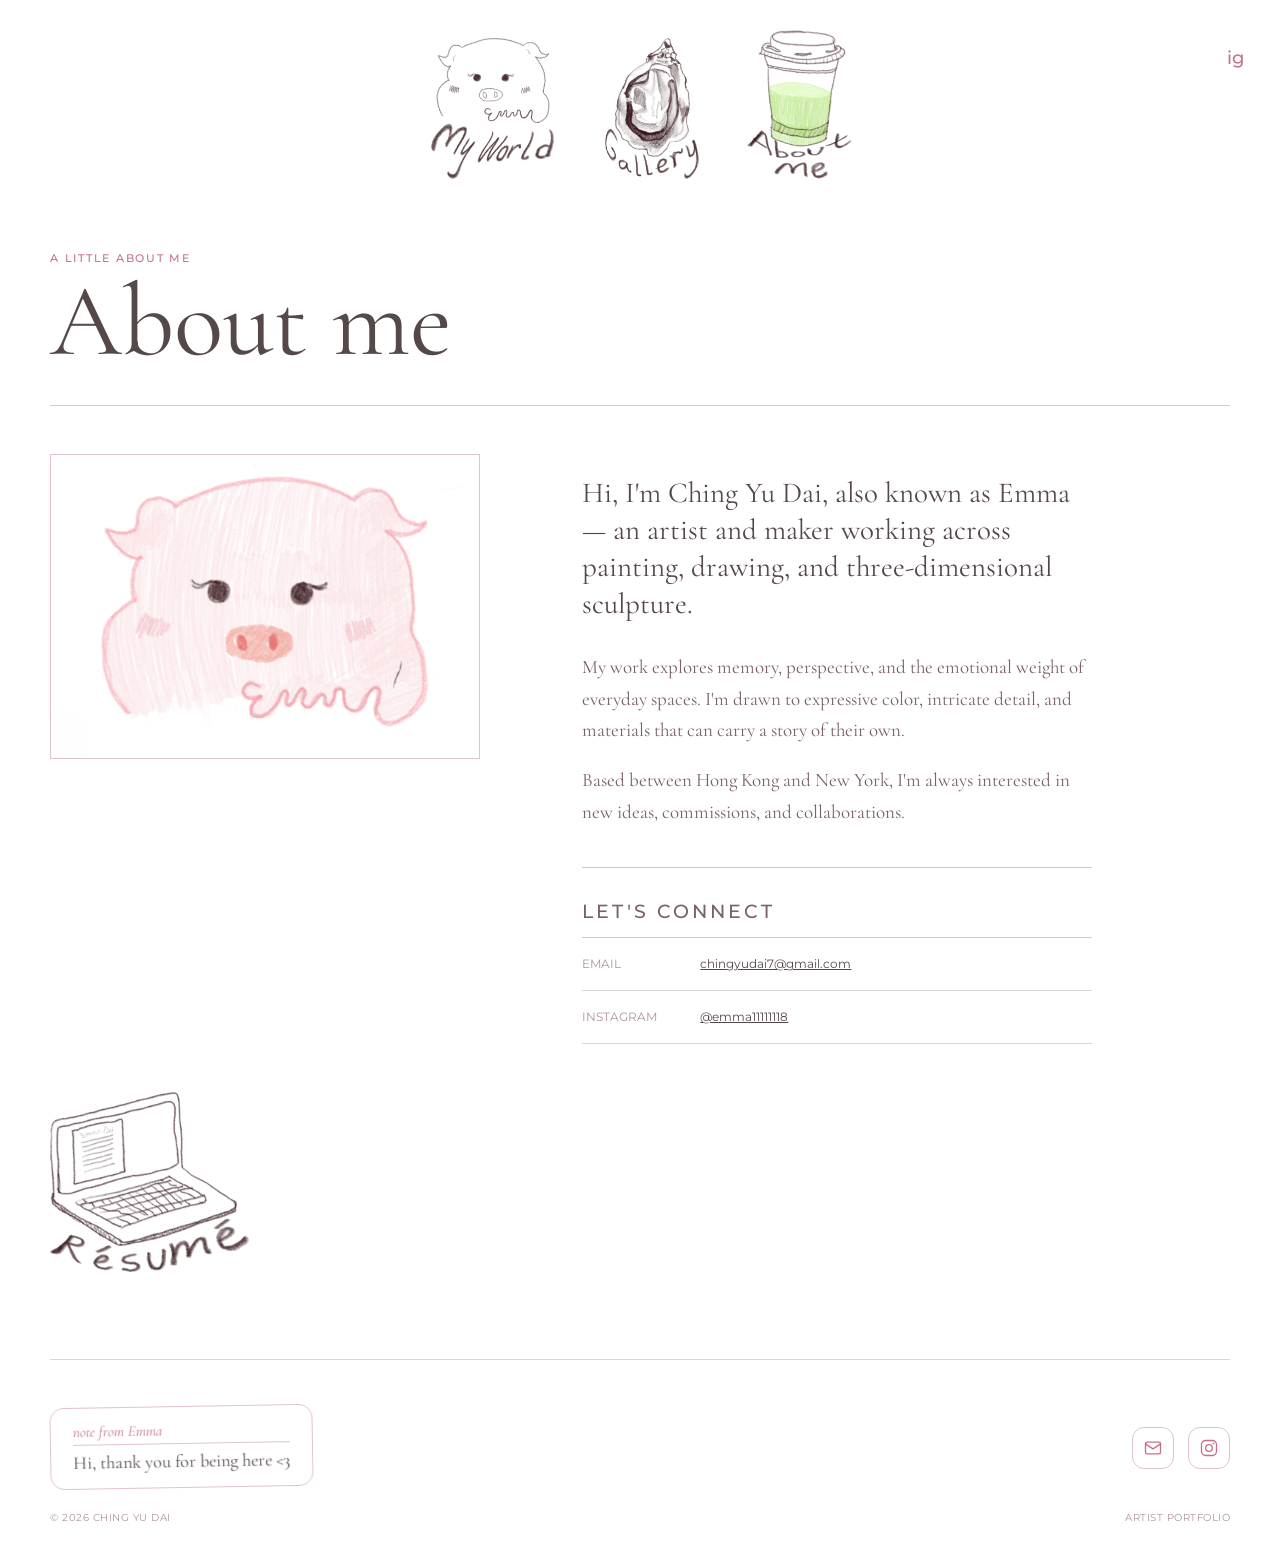
==== about.html @ 325092fd "Rebuild site with consistent design and fix broken images Consolidate three overlapping/abandoned CS" ====
<!DOCTYPE html>
<html lang="en">
<head>
<meta charset="UTF-8">
<meta name="viewport" content="width=device-width, initial-scale=1.0">
<title>About me — Ching Yu Dai</title>
<link rel="icon" type="image/jpeg" href="images/favicon-full.jpg">
<link rel="preconnect" href="https://fonts.googleapis.com">
<link rel="preconnect" href="https://fonts.gstatic.com" crossorigin>
<link href="https://fonts.googleapis.com/css2?family=Cormorant+Garamond:ital,wght@0,300;0,400;0,500;1,300;1,400&family=Montserrat:wght@400;500&display=swap" rel="stylesheet">
<link rel="stylesheet" href="css/style.css?v=26">
</head>
<body>

<header class="site-header">
  <nav class="icon-nav" aria-label="Site navigation">
    <a class="nav-icon" href="index.html" aria-label="My World">
      <img src="icons/home.png" alt="My World">
    </a>
    <a class="nav-icon" href="gallery.html" aria-label="Gallery">
      <img src="icons/gallery.png" alt="Gallery">
    </a>
    <a class="nav-icon active" href="about.html" aria-label="About me">
      <img src="icons/about.png" alt="About me">
    </a>
  </nav>
  <a class="header-social" href="https://instagram.com/emma11111118" target="_blank" rel="noopener" aria-label="Instagram">ig</a>
</header>

<main>
  <section class="page active inner-page">
    <div class="section-heading">
      <p class="eyebrow">A little about me</p>
      <h1>About me</h1>
    </div>

    <div class="about-layout">
      <div class="about-photo">
        <img src="images/favicon-full.jpg" alt="Portrait of Ching Yu Dai">
      </div>
      <div class="about-copy">
        <p class="about-lead">Hi, I'm Ching Yu Dai, also known as Emma — an artist and maker working across painting, drawing, and three-dimensional sculpture.</p>
        <p>My work explores memory, perspective, and the emotional weight of everyday spaces. I'm drawn to expressive color, intricate detail, and materials that can carry a story of their own.</p>
        <p>Based between Hong Kong and New York, I'm always interested in new ideas, commissions, and collaborations.</p>

        <div class="contact-block">
          <p class="eyebrow">Let's connect</p>
          <div class="contact-list">
            <div class="contact-item">
              <span>Email</span>
              <a href="mailto:chingyudai7@gmail.com">chingyudai7@gmail.com</a>
            </div>
            <div class="contact-item">
              <span>Instagram</span>
              <a href="https://instagram.com/emma11111118" target="_blank" rel="noopener">@emma11111118</a>
            </div>
          </div>
        </div>
      </div>
    </div>

    <a class="resume-link" href="resume.html" aria-label="View my résumé">
      <img src="icons/resume.png" alt="Résumé">
    </a>
  </section>
</main>

<footer class="page-footer">
  <div class="footer-top">
    <div class="note-card">
      <p class="note-title">note from Emma</p>
      <p class="note-body">Hi, thank you for being here &lt;3</p>
    </div>
    <div class="socials">
      <a class="social-btn" href="mailto:chingyudai7@gmail.com" aria-label="Email">
        <svg viewBox="0 0 24 24" fill="none" stroke="currentColor" stroke-width="1.6"><rect x="3" y="5" width="18" height="14" rx="2"/><path d="m3 7 9 6 9-6"/></svg>
      </a>
      <a class="social-btn" href="https://instagram.com/emma11111118" target="_blank" rel="noopener" aria-label="Instagram">
        <svg viewBox="0 0 24 24" fill="none" stroke="currentColor" stroke-width="1.6"><rect x="3" y="3" width="18" height="18" rx="5"/><circle cx="12" cy="12" r="4"/><circle cx="17.5" cy="6.5" r="1" fill="currentColor" stroke="none"/></svg>
      </a>
    </div>
  </div>
  <div class="footer-bottom">
    <span>© 2026 Ching Yu Dai</span>
    <span>Artist portfolio</span>
  </div>
</footer>

<script src="js/script.js?v=26"></script>
</body>
</html>
---- css/style.css ----
:root {
  --ink: rgba(42, 26, 28, 0.8);
  --muted: rgba(156, 122, 126, 0.8);
  --paper: #fde7ea;
  --pig-skin: #fde7ea;
  --pig-pencil: rgba(218, 158, 168, 0.18);
  --line: #e0c4c7;
  --accent: rgba(184, 79, 104, 0.8);
  --soft: #f8dce1;
}

*, *::before, *::after {
  box-sizing: border-box;
}

html {
  scroll-behavior: smooth;
}

body {
  margin: 0;
  background: #fff;
  background-size: 800px auto;
  color: var(--ink);
  font-family: 'Cormorant Garamond', Georgia, serif;
}

body.intro-active {
  overflow: hidden;
}

body.intro-active .site-header,
body.intro-active main,
body.intro-active footer {
  opacity: 0;
}

button, a {
  -webkit-tap-highlight-color: transparent;
}

button {
  font: inherit;
}

/* ===== Pig splash intro (index.html only) ===== */
.intro-animation {
  position: fixed;
  inset: 0;
  width: 100vw;
  min-height: 100vh;
  min-height: 100dvh;
  z-index: 200;
  display: flex;
  align-items: center;
  justify-content: center;
  background: #fff;
  cursor: default;
}

body.pig-ready .intro-animation {
  cursor: pointer;
}

.intro-greeting {
  position: absolute;
  top: 16%;
  left: 50%;
  transform: translateX(-50%);
  z-index: 4;
  margin: 0;
  text-align: center;
  white-space: nowrap;
  font-family: engria, 'Cormorant Garamond', Georgia, serif;
  color: rgba(48, 19, 23, 0.8);
  font-size: clamp(30px, 5.5vw, 68px);
  line-height: 1.15;
  opacity: 0;
  animation: greetIn 1100ms ease 4.7s forwards;
}

/* greeting disappears the moment the pig is clicked */
body.intro-complete .intro-greeting {
  animation: greetOut 320ms ease forwards;
}

@keyframes greetIn {
  from { opacity: 0; transform: translate(-50%, 8px); }
  to   { opacity: 1; transform: translate(-50%, 0); }
}

@keyframes greetOut {
  to { opacity: 0; transform: translate(-50%, -6px); }
}

/* "click me!" arrow at the pig's bottom-right, points up toward the pig */
.intro-clickme {
  position: absolute;
  left: 54%;
  top: 55%;
  z-index: 4;
  width: clamp(130px, 15vw, 210px);
  height: auto;
  pointer-events: none;
  opacity: 0;
  transform: scale(0.6) rotate(-4deg);
  transform-origin: top left;
  animation: clickmePop 700ms cubic-bezier(0.34, 1.56, 0.64, 1) 4.9s forwards;
}

body.intro-complete .intro-clickme {
  animation: clickmeOut 280ms ease forwards;
}

@keyframes clickmePop {
  0%   { opacity: 0; transform: scale(0.6) rotate(-4deg); }
  100% { opacity: 1; transform: scale(1) rotate(0deg); }
}

@keyframes clickmeOut {
  to { opacity: 0; transform: scale(0.9); }
}

body.intro-complete .intro-animation {
  animation: introFade 900ms ease 1.35s forwards;
}

/* textured layer that fades in during the zoom so the reveal matches the page */
.intro-animation::after {
  content: "";
  position: absolute;
  inset: 0;
  z-index: 0;
  opacity: 0;
  pointer-events: none;
  background: var(--pig-skin) url("../images/bg-texture.jpg") repeat;
  background-size: 800px auto;
}

body.intro-complete .intro-animation::after {
  animation: texIn 800ms ease 250ms forwards;
}

body.intro-complete .site-header,
body.intro-complete main,
body.intro-complete footer {
  transform-origin: 53% 27%;
  animation: siteAppear 1100ms cubic-bezier(0.22, 1, 0.36, 1) 1.15s both;
}

.intro-pig {
  position: absolute;
  inset: 0;
  margin: auto;
  width: clamp(150px, 22vw, 260px);
  height: clamp(150px, 22vw, 260px);
  transform-origin: 53% 27%;
  z-index: 1;
  animation: pigFloat 3s ease-in-out 5s infinite alternate;
}

body.intro-complete .intro-pig {
  animation: faviconZoom 1.35s cubic-bezier(0.7, 0, 0.18, 1) forwards;
}

.intro-pig-emma,
.intro-pig-line,
.intro-pig-color {
  position: absolute;
  inset: 0;
  width: 100%;
  height: 100%;
  object-fit: contain;
}

/* Phase 1: the "Emma" signature draws first (left-to-right) */
.intro-pig-emma {
  z-index: 3;
  clip-path: inset(0 100% 0 0);
  animation: pigDrawLR 1s ease-out 300ms forwards;
}

/* Phase 2: the rest of the outline draws in right-to-left */
.intro-pig-line {
  z-index: 2;
  clip-path: inset(0 0 0 100%);
  animation: pigDrawRL 1.8s ease-out 1.3s forwards;
}

/* Phase 3: everything else (color, eyes, snout, cheeks) fills in after */
.intro-pig-color {
  z-index: 1;
  clip-path: inset(0 0 0 100%);
  animation: pigDrawRL 1.8s ease-in-out 3.1s forwards;
}

body.intro-active::before,
body.intro-complete::before {
  content: "";
  position: fixed;
  inset: 0;
  z-index: 150;
  pointer-events: none;
}

body.intro-active::before {
  background: #fff;
}

body.intro-complete::before {
  background: var(--pig-skin) url("../images/bg-texture.jpg") repeat;
  background-size: 800px auto;
}

body.intro-complete::before {
  animation: pageUnveil 950ms ease 1.42s forwards;
}

@keyframes pigDrawLR {
  from { clip-path: inset(0 100% 0 0); }
  to   { clip-path: inset(0 0 0 0); }
}

@keyframes pigDrawRL {
  from { clip-path: inset(0 0 0 100%); }
  to   { clip-path: inset(0 0 0 0); }
}

@keyframes texIn {
  to { opacity: 1; }
}

@keyframes pigFloat {
  to { transform: translateY(-10px) rotate(1deg); }
}

@keyframes faviconZoom {
  0%   { transform: scale(1); }
  100% { transform: scale(30); }
}

@keyframes introFade {
  to { opacity: 0; visibility: hidden; }
}

@keyframes pageUnveil {
  to { opacity: 0; visibility: hidden; }
}

@keyframes siteAppear {
  from { opacity: 0; transform: scale(1.18); }
  to   { opacity: 1; transform: scale(1); }
}

/* ===== Header / nav (shared across every page) ===== */
.site-header {
  min-height: 132px;
  padding: 38px 34px 28px;
  position: relative;
}

.icon-nav {
  display: flex;
  align-items: flex-end;
  justify-content: center;
  gap: clamp(18px, 4vw, 56px);
  flex-wrap: wrap;
}

.nav-icon {
  border: 0;
  background: none;
  padding: 0;
  cursor: pointer;
  display: flex;
  align-items: flex-end;
  justify-content: center;
  height: clamp(104px, 11vw, 142px);
  text-decoration: none;
  color: inherit;
  transition: transform 220ms cubic-bezier(0.34, 1.56, 0.64, 1), filter 220ms ease;
}

.nav-icon img {
  height: 100%;
  width: auto;
  object-fit: contain;
  /* transparent PNG background → page texture shows through exactly */
}

.nav-icon:hover,
.nav-icon:focus-visible {
  transform: translateY(-6px) rotate(-2deg) scale(1.08);
  outline: none;
}

.nav-icon.active {
  transform: translateY(-4px) scale(1.05);
}

.header-social {
  position: absolute;
  right: 36px;
  top: 47px;
  color: var(--accent);
  font-family: 'Montserrat', Arial, sans-serif;
  font-size: 18px;
  font-weight: 500;
  text-decoration: none;
}

.page {
  display: none;
  animation: rise 360ms ease both;
}

.page.active {
  display: block;
}

@keyframes rise {
  from { opacity: 0; transform: translateY(8px); }
  to { opacity: 1; transform: translateY(0); }
}

.eyebrow {
  margin: 0 0 10px;
  color: var(--accent);
  font-family: 'Montserrat', Arial, sans-serif;
  font-size: 11px;
  font-weight: 500;
  letter-spacing: 0.16em;
  text-transform: uppercase;
}

h1, h2, p {
  margin-top: 0;
}

.section-heading h1 {
  margin: 0;
  font-size: clamp(68px, 8vw, 128px);
  font-weight: 400;
  line-height: 0.9;
}

.text-link {
  border: 0;
  border-bottom: 1px solid var(--ink);
  border-radius: 0;
  padding: 0 0 4px;
  background: none;
  color: var(--ink);
  cursor: pointer;
  font-family: 'Montserrat', Arial, sans-serif;
  font-size: 12px;
  letter-spacing: 0.08em;
  text-transform: uppercase;
  text-decoration: none;
  display: inline-block;
}

.text-link span {
  padding-left: 8px;
}

.inner-page {
  width: min(1180px, calc(100% - 64px));
  min-height: calc(100vh - 210px);
  margin: 0 auto;
  padding: 44px 0 82px;
}

.section-heading {
  padding-bottom: 38px;
  border-bottom: 1px solid var(--line);
}

/* ===== My World (home) ===== */
.world-copy {
  width: min(760px, 100%);
  padding-top: 40px;
}

.world-lead {
  font-size: clamp(26px, 3vw, 34px);
  line-height: 1.28;
  color: var(--ink);
  margin-bottom: 26px;
}

.world-copy p:not(.world-lead) {
  font-size: 19px;
  line-height: 1.65;
  color: #5a3a3e;
}

.world-links {
  display: flex;
  gap: 32px;
  flex-wrap: wrap;
  margin-top: 26px;
}

/* Snapshot cards linking to Gallery / About from the home page */
.snapshot-grid {
  display: grid;
  grid-template-columns: repeat(2, minmax(240px, 1fr));
  gap: clamp(20px, 3vw, 40px);
  width: min(1100px, calc(100% - 64px));
  margin: clamp(48px, 7vw, 80px) auto 0;
}

.snapshot-card {
  display: flex;
  flex-direction: column;
  text-decoration: none;
  color: var(--ink);
  transition: transform 300ms ease;
}

.snapshot-card:hover {
  transform: translateY(-6px);
}

.snapshot-media {
  display: block;
  overflow: hidden;
  border: 1px solid var(--line);
  aspect-ratio: 4 / 3;
}

.snapshot-portrait img {
  width: 100%;
  height: 100%;
  object-fit: cover;
  object-position: center top;
  transition: transform 500ms ease;
}

.snapshot-collage {
  display: grid;
  grid-template-columns: 1fr 1fr;
  grid-template-rows: 1fr 1fr;
  gap: 3px;
}

.snapshot-collage img {
  width: 100%;
  height: 100%;
  object-fit: cover;
  transition: transform 500ms ease;
}

.snapshot-card:hover .snapshot-media img {
  transform: scale(1.05);
}

.snapshot-label {
  display: flex;
  flex-direction: column;
  gap: 4px;
  padding-top: 16px;
}

.snapshot-title {
  font-size: clamp(26px, 3.4vw, 38px);
  line-height: 1;
}

.snapshot-title span {
  padding-left: 8px;
  color: var(--accent);
}

@media (max-width: 760px) {
  .snapshot-grid {
    grid-template-columns: 1fr;
    width: calc(100% - 40px);
  }
}

/* ===== About page ===== */
.about-layout {
  display: grid;
  grid-template-columns: minmax(260px, 430px) minmax(290px, 510px);
  gap: clamp(42px, 8vw, 108px);
  align-items: start;
  padding-top: 48px;
}

.about-photo img {
  display: block;
  width: 100%;
  max-height: 610px;
  object-fit: cover;
  object-position: center top;
  border: 1px solid var(--line);
}

.about-copy {
  padding-top: 20px;
}

.about-copy p {
  color: rgba(90, 58, 62, 0.8);
  font-size: 19px;
  line-height: 1.65;
}

.about-copy .about-lead {
  color: var(--ink);
  font-size: 29px;
  line-height: 1.28;
}

.about-copy .text-link {
  margin-top: 14px;
}

.contact-block {
  margin-top: 40px;
  padding-top: 28px;
  border-top: 1px solid var(--line);
}

.contact-list {
  border-top: 1px solid var(--line);
}

.contact-item {
  display: grid;
  grid-template-columns: 100px 1fr;
  gap: 18px;
  padding: 17px 0;
  border-bottom: 1px solid #d8d8d8;
}

.contact-item span,
.contact-item a,
.contact-item p {
  font-family: 'Montserrat', Arial, sans-serif;
  font-size: 12px;
  letter-spacing: 0;
  line-height: 1.5;
}

.contact-item span {
  color: var(--muted);
  text-transform: uppercase;
}

.contact-item a,
.contact-item p {
  margin: 0;
  color: var(--ink);
}

.contact-item p {
  color: rgba(153, 153, 153, 0.8);
  font-style: italic;
}

.resume-link {
  display: inline-flex;
  margin-top: 48px;
  transition: transform 220ms cubic-bezier(0.34, 1.56, 0.64, 1);
}

.resume-link img {
  height: clamp(120px, 16vw, 180px);
  width: auto;
}

.resume-link:hover {
  transform: translateY(-6px) rotate(-2deg) scale(1.05);
}

/* ===== Résumé page ===== */
.resume-layout {
  padding-top: 48px;
  max-width: 620px;
}

.resume-intro {
  font-size: 30px;
  line-height: 1.25;
  margin-bottom: 24px;
}

.resume-back {
  margin-top: 40px;
}

/* ===== Gallery page ===== */
.projects-heading {
  display: flex;
  gap: 30px;
  align-items: end;
  justify-content: space-between;
}

.project-filters {
  display: flex;
  gap: 8px;
  padding-bottom: 2px;
}

.filter-button {
  border: 1px solid var(--line);
  border-radius: 0;
  padding: 11px 15px;
  background: rgba(253, 231, 234, 0.72);
  color: var(--ink);
  cursor: pointer;
  font-family: 'Montserrat', Arial, sans-serif;
  font-size: 11px;
  letter-spacing: 0;
  transition: background 180ms ease, color 180ms ease;
}

.filter-button:hover,
.filter-button.active {
  background: var(--ink);
  color: rgba(255, 255, 255, 0.8);
}

.gallery-intro {
  min-height: 66px;
  padding-top: 18px;
}

.gallery-intro p {
  color: var(--muted);
  font-family: 'Montserrat', Arial, sans-serif;
  font-size: 11px;
  letter-spacing: 0.08em;
  text-transform: uppercase;
}

.gallery-grid {
  display: grid;
  grid-template-columns: repeat(3, minmax(0, 1fr));
  gap: 44px 22px;
}

.gallery-item {
  border: 0;
  border-radius: 0;
  padding: 0;
  background: transparent;
  cursor: pointer;
  text-align: left;
}

.gallery-thumb {
  display: block;
  overflow: hidden;
  background: var(--soft);
}

.gallery-thumb img {
  display: block;
  width: 100%;
  aspect-ratio: 4 / 5;
  object-fit: cover;
  transition: transform 350ms ease;
}

.gallery-item:hover .gallery-thumb img {
  transform: scale(1.04);
}

.gallery-caption {
  display: block;
  padding-top: 11px;
}

.gallery-title,
.gallery-meta {
  display: block;
}

.gallery-title {
  font-size: 20px;
  font-style: italic;
  line-height: 1.15;
}

.gallery-meta {
  padding-top: 4px;
  color: var(--muted);
  font-family: 'Montserrat', Arial, sans-serif;
  font-size: 10px;
  line-height: 1.5;
  text-transform: uppercase;
}

/* Placeholder shown until a real artwork photo exists at the given path */
.gallery-thumb.img-fallback,
.snapshot-media.img-fallback {
  position: relative;
  aspect-ratio: 4 / 5;
  background: var(--soft) url("../images/pig-outline-only.png") no-repeat center/40% auto;
}

.snapshot-media.img-fallback {
  aspect-ratio: 4 / 3;
}

.gallery-thumb.img-fallback img,
.snapshot-media.img-fallback img {
  display: none;
}

.gallery-thumb.img-fallback::after {
  content: "image coming soon";
  position: absolute;
  left: 0;
  right: 0;
  bottom: 14px;
  text-align: center;
  font-family: 'Montserrat', Arial, sans-serif;
  font-size: 9px;
  letter-spacing: 0.1em;
  text-transform: uppercase;
  color: var(--muted);
}

.lightbox {
  display: none;
  position: fixed;
  inset: 0;
  z-index: 100;
  align-items: center;
  justify-content: center;
  padding: 48px;
  background: rgba(253, 231, 234, 0.97) url("../images/bg-texture.jpg") repeat;
  background-size: 800px auto;
}

.lightbox.open {
  display: flex;
}

.lightbox-inner {
  display: grid;
  grid-template-columns: minmax(0, 1fr) 260px;
  gap: 42px;
  align-items: center;
  width: min(1080px, 100%);
}

.lightbox-img-wrap img {
  display: block;
  max-width: 100%;
  max-height: 78vh;
  margin: 0 auto;
  object-fit: contain;
}

.lightbox-img-wrap.img-fallback {
  aspect-ratio: 4 / 3;
  max-height: 78vh;
  background: var(--soft) url("../images/pig-outline-only.png") no-repeat center/25% auto;
}

.lightbox-img-wrap.img-fallback img {
  display: none;
}

.lightbox-info h2 {
  margin: 0;
  font-size: 32px;
  font-style: italic;
  font-weight: 400;
  line-height: 1.05;
}

.lightbox-meta {
  margin-top: 12px;
  color: var(--accent);
  font-family: 'Montserrat', Arial, sans-serif;
  font-size: 10px;
  line-height: 1.5;
  text-transform: uppercase;
}

.lightbox-desc {
  color: rgba(122, 85, 88, 0.8);
  font-size: 17px;
  line-height: 1.55;
}

.lightbox-close {
  position: fixed;
  right: 24px;
  top: 18px;
  border: 0;
  background: none;
  cursor: pointer;
  font-size: 40px;
  font-weight: 300;
}

.lightbox-nav {
  position: fixed;
  bottom: 24px;
  display: flex;
  gap: 20px;
}

.lightbox-nav button {
  border: 0;
  background: none;
  cursor: pointer;
  font-family: 'Montserrat', Arial, sans-serif;
  font-size: 11px;
  text-transform: uppercase;
}

/* ===== Footer (shared across every page) ===== */
.page-footer {
  width: min(1180px, calc(100% - 64px));
  margin: 0 auto;
  padding: clamp(30px, 4vw, 46px) 0 clamp(24px, 3vw, 34px);
  border-top: 1px solid #e8d0d3;
}

.footer-top {
  display: flex;
  align-items: center;
  justify-content: space-between;
  gap: 20px;
  flex-wrap: wrap;
  padding-bottom: 22px;
}

.note-card {
  border: 1px solid var(--line);
  border-radius: 14px;
  padding: 14px 22px;
  background: #fff;
  max-width: 320px;
  transform: rotate(-1deg);
}

.note-title {
  margin: 0 0 6px;
  font-style: italic;
  color: var(--accent);
  border-bottom: 1px solid var(--line);
  padding-bottom: 4px;
  font-size: 15px;
}

.note-body {
  margin: 0;
  font-size: 18px;
  line-height: 1.3;
  color: var(--ink);
}

.socials {
  display: flex;
  gap: 14px;
}

.social-btn {
  display: inline-flex;
  align-items: center;
  justify-content: center;
  width: 42px;
  height: 42px;
  border: 1px solid var(--line);
  border-radius: 12px;
  color: var(--accent);
  transition: transform 200ms cubic-bezier(0.34,1.56,0.64,1), background 200ms ease;
}

.social-btn svg { width: 20px; height: 20px; }

.social-btn:hover {
  transform: translateY(-3px);
  background: rgba(255, 255, 255, 0.5);
}

.footer-bottom {
  display: flex;
  justify-content: space-between;
  gap: 12px;
  flex-wrap: wrap;
  color: var(--muted);
  font-family: 'Montserrat', Arial, sans-serif;
  font-size: 10px;
  letter-spacing: 0.05em;
  text-transform: uppercase;
}

@media (max-width: 760px) {
  .site-header {
    min-height: auto;
    padding: 18px 16px 12px;
  }

  .header-social {
    display: none;
  }

  .inner-page {
    width: calc(100% - 32px);
    min-height: calc(100vh - 160px);
    padding: 42px 0 56px;
  }

  .section-heading h1 {
    font-size: 68px;
  }

  .about-layout {
    display: block;
    padding-top: 28px;
  }

  .about-photo {
    max-width: 280px;
  }

  .about-copy {
    padding-top: 28px;
  }

  .about-copy .about-lead {
    font-size: 24px;
  }

  .projects-heading {
    display: block;
  }

  .project-filters {
    overflow-x: auto;
    padding-top: 22px;
  }

  .filter-button {
    flex: 0 0 auto;
  }

  .gallery-grid {
    grid-template-columns: repeat(2, minmax(0, 1fr));
    gap: 30px 12px;
  }

  .gallery-title {
    font-size: 17px;
  }

  .contact-list {
    margin-top: 30px;
  }

  .contact-item {
    grid-template-columns: 78px 1fr;
    gap: 8px;
  }

  .lightbox {
    padding: 54px 18px 70px;
  }

  .lightbox-inner {
    display: block;
  }

  .lightbox-img-wrap img {
    max-height: 54vh;
  }

  .lightbox-info {
    padding-top: 20px;
  }

  .lightbox-info h2 {
    font-size: 25px;
  }

  .page-footer {
    width: calc(100% - 32px);
  }

  .footer-top {
    flex-direction: column;
    align-items: flex-start;
  }
}
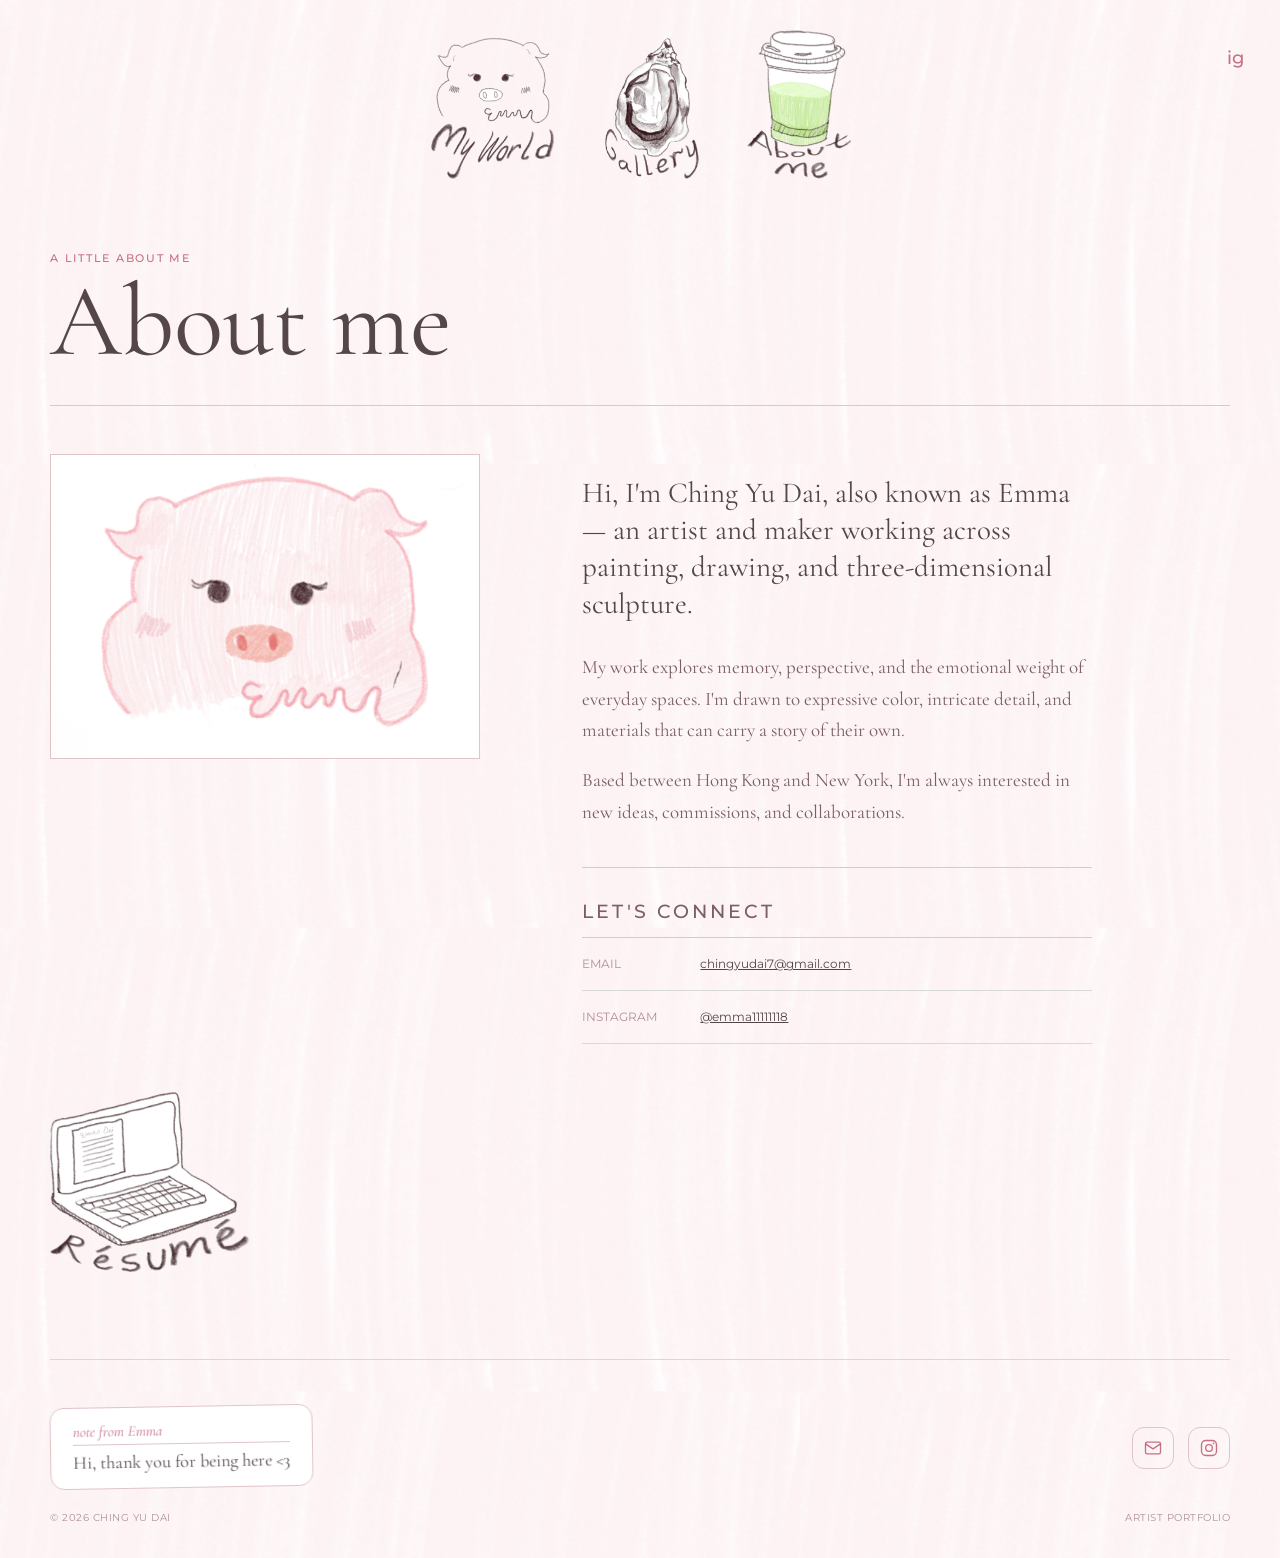
==== commit 912bc9a3: "Bump CSS cache-busting version The previous commit changed style.css content but not its version que" ====
--- a/about.html
+++ b/about.html
@@ -8,7 +8,7 @@
 <link rel="preconnect" href="https://fonts.googleapis.com">
 <link rel="preconnect" href="https://fonts.gstatic.com" crossorigin>
 <link href="https://fonts.googleapis.com/css2?family=Cormorant+Garamond:ital,wght@0,300;0,400;0,500;1,300;1,400&family=Montserrat:wght@400;500&display=swap" rel="stylesheet">
-<link rel="stylesheet" href="css/style.css?v=26">
+<link rel="stylesheet" href="css/style.css?v=27">
 </head>
 <body>
 
--- a/css/style.css
+++ b/css/style.css
@@ -19,7 +19,7 @@
 
 body {
   margin: 0;
-  background: #fff;
+  background: var(--pig-skin) url("../images/bg-texture.jpg") repeat;
   background-size: 800px auto;
   color: var(--ink);
   font-family: 'Cormorant Garamond', Georgia, serif;
@@ -122,7 +122,7 @@
 }
 
 body.intro-complete .intro-animation {
-  animation: introFade 900ms ease 1.35s forwards;
+  animation: introFade 400ms ease 1.6s forwards;
 }
 
 /* textured layer that fades in during the zoom so the reveal matches the page */
@@ -144,8 +144,8 @@
 body.intro-complete .site-header,
 body.intro-complete main,
 body.intro-complete footer {
-  transform-origin: 53% 27%;
-  animation: siteAppear 1100ms cubic-bezier(0.22, 1, 0.36, 1) 1.15s both;
+  transform-origin: 82% 64%;
+  animation: siteAppear 1000ms cubic-bezier(0.22, 1, 0.36, 1) 1.3s both;
 }
 
 .intro-pig {
@@ -154,13 +154,13 @@
   margin: auto;
   width: clamp(150px, 22vw, 260px);
   height: clamp(150px, 22vw, 260px);
-  transform-origin: 53% 27%;
+  transform-origin: 82% 64%;
   z-index: 1;
   animation: pigFloat 3s ease-in-out 5s infinite alternate;
 }
 
 body.intro-complete .intro-pig {
-  animation: faviconZoom 1.35s cubic-bezier(0.7, 0, 0.18, 1) forwards;
+  animation: faviconZoom 1.6s cubic-bezier(0.6, 0, 0.4, 1) forwards;
 }
 
 .intro-pig-emma,
@@ -194,28 +194,6 @@
   animation: pigDrawRL 1.8s ease-in-out 3.1s forwards;
 }
 
-body.intro-active::before,
-body.intro-complete::before {
-  content: "";
-  position: fixed;
-  inset: 0;
-  z-index: 150;
-  pointer-events: none;
-}
-
-body.intro-active::before {
-  background: #fff;
-}
-
-body.intro-complete::before {
-  background: var(--pig-skin) url("../images/bg-texture.jpg") repeat;
-  background-size: 800px auto;
-}
-
-body.intro-complete::before {
-  animation: pageUnveil 950ms ease 1.42s forwards;
-}
-
 @keyframes pigDrawLR {
   from { clip-path: inset(0 100% 0 0); }
   to   { clip-path: inset(0 0 0 0); }
@@ -234,16 +212,16 @@
   to { transform: translateY(-10px) rotate(1deg); }
 }
 
+/* the pig scales up and dissolves at the same time, so by the time it's
+   large enough to show pixel texture, it has already faded into the flat
+   pig-skin backdrop behind it (see .intro-animation::after) */
 @keyframes faviconZoom {
-  0%   { transform: scale(1); }
-  100% { transform: scale(30); }
+  0%   { transform: scale(1); opacity: 1; }
+  55%  { opacity: 1; }
+  100% { transform: scale(30); opacity: 0; }
 }
 
 @keyframes introFade {
-  to { opacity: 0; visibility: hidden; }
-}
-
-@keyframes pageUnveil {
   to { opacity: 0; visibility: hidden; }
 }
 
@@ -656,7 +634,7 @@
 .gallery-thumb {
   display: block;
   overflow: hidden;
-  background: var(--soft);
+  background: #fff;
 }
 
 .gallery-thumb img {
@@ -701,7 +679,7 @@
 .snapshot-media.img-fallback {
   position: relative;
   aspect-ratio: 4 / 5;
-  background: var(--soft) url("../images/pig-outline-only.png") no-repeat center/40% auto;
+  background: #fff url("../images/pig-outline-only.png") no-repeat center/40% auto;
 }
 
 .snapshot-media.img-fallback {
@@ -762,7 +740,7 @@
 .lightbox-img-wrap.img-fallback {
   aspect-ratio: 4 / 3;
   max-height: 78vh;
-  background: var(--soft) url("../images/pig-outline-only.png") no-repeat center/25% auto;
+  background: #fff url("../images/pig-outline-only.png") no-repeat center/25% auto;
 }
 
 .lightbox-img-wrap.img-fallback img {
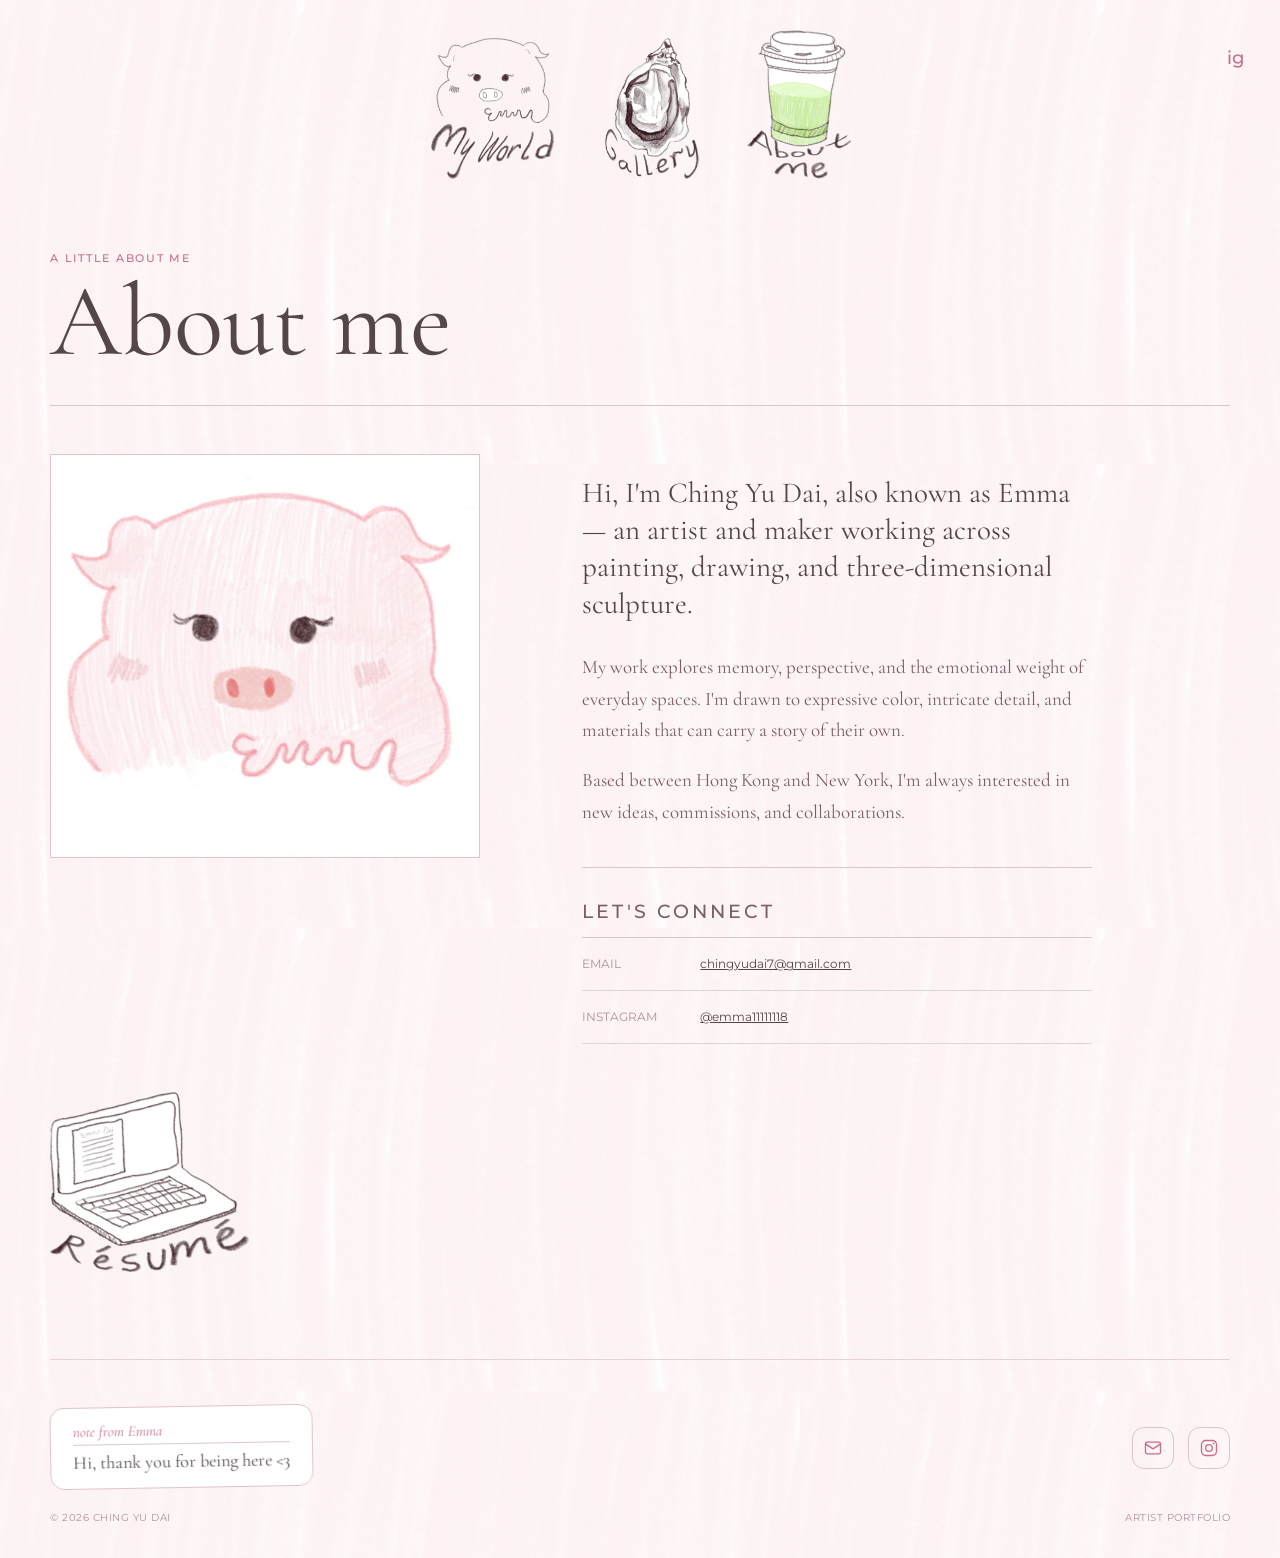
==== commit 66167101: "Replace pig artwork with a cleaner source image Swap favicon-full.jpg for a cleaner re-export of the" ====
--- a/about.html
+++ b/about.html
@@ -4,7 +4,7 @@
 <meta charset="UTF-8">
 <meta name="viewport" content="width=device-width, initial-scale=1.0">
 <title>About me — Ching Yu Dai</title>
-<link rel="icon" type="image/jpeg" href="images/favicon-full.jpg">
+<link rel="icon" type="image/png" href="images/pig-favicon.png?v=2">
 <link rel="preconnect" href="https://fonts.googleapis.com">
 <link rel="preconnect" href="https://fonts.gstatic.com" crossorigin>
 <link href="https://fonts.googleapis.com/css2?family=Cormorant+Garamond:ital,wght@0,300;0,400;0,500;1,300;1,400&family=Montserrat:wght@400;500&display=swap" rel="stylesheet">
@@ -36,7 +36,7 @@
 
     <div class="about-layout">
       <div class="about-photo">
-        <img src="images/favicon-full.jpg" alt="Portrait of Ching Yu Dai">
+        <img src="images/favicon-full.jpg?v=2" alt="Portrait of Ching Yu Dai">
       </div>
       <div class="about-copy">
         <p class="about-lead">Hi, I'm Ching Yu Dai, also known as Emma — an artist and maker working across painting, drawing, and three-dimensional sculpture.</p>
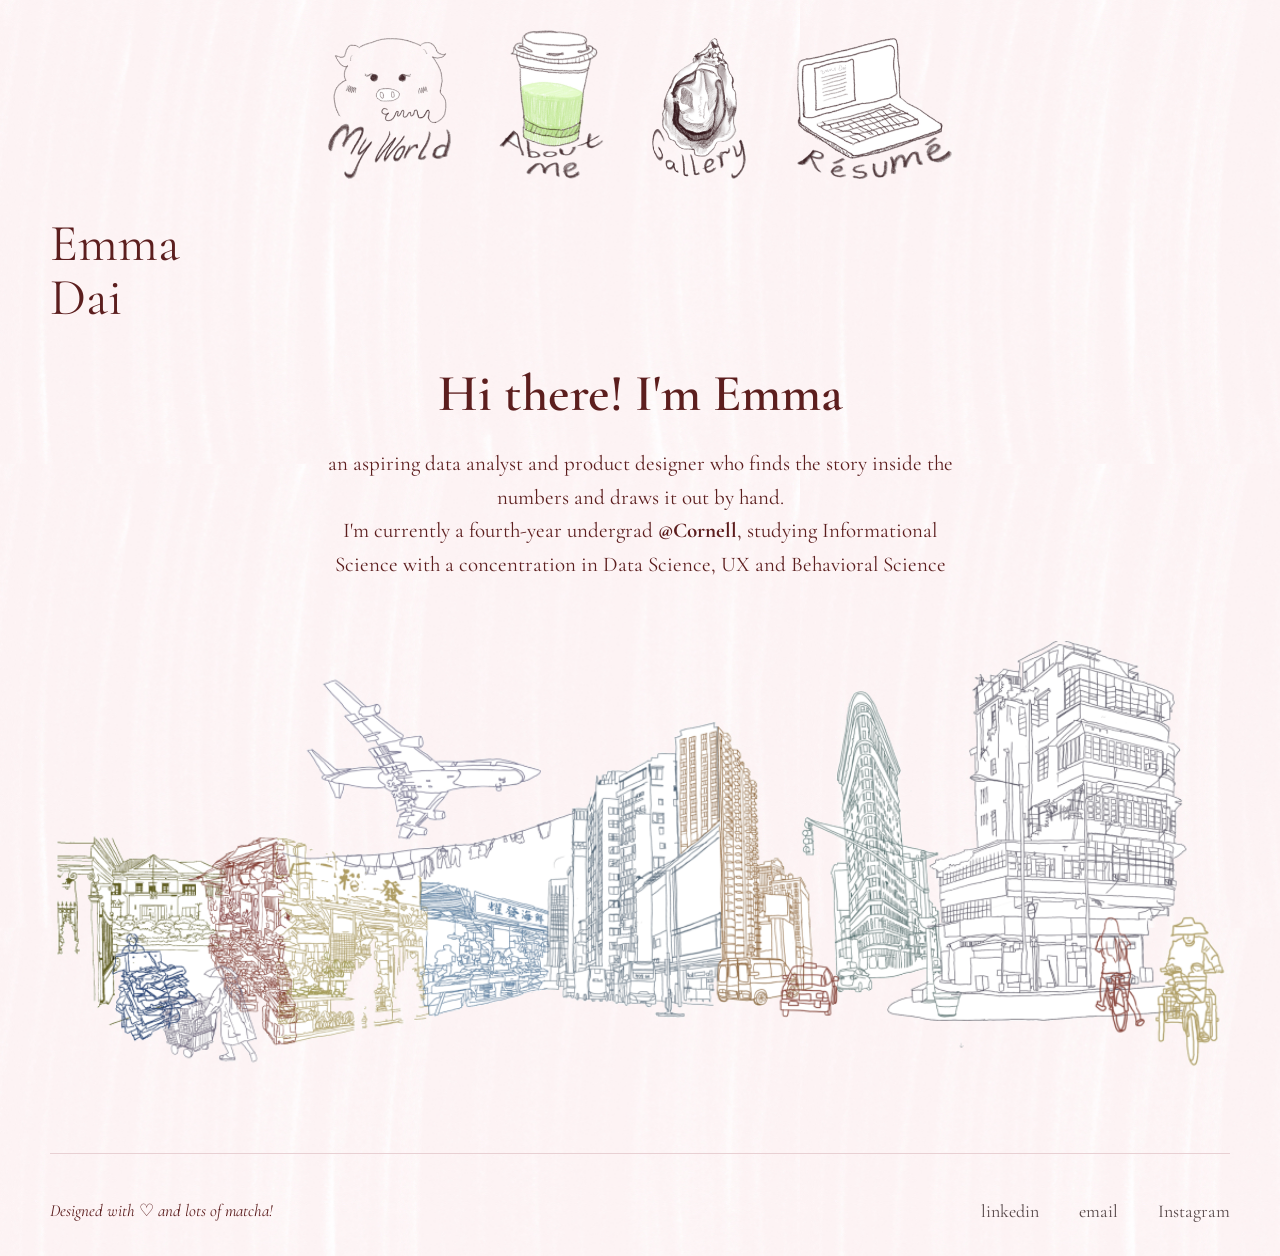
==== commit cd85b63a: "Redesign home and About pages from Figma mockups Home page ("My World") now opens with the name head" ====
--- a/about.html
+++ b/about.html
@@ -8,7 +8,7 @@
 <link rel="preconnect" href="https://fonts.googleapis.com">
 <link rel="preconnect" href="https://fonts.gstatic.com" crossorigin>
 <link href="https://fonts.googleapis.com/css2?family=Cormorant+Garamond:ital,wght@0,300;0,400;0,500;1,300;1,400&family=Montserrat:wght@400;500&display=swap" rel="stylesheet">
-<link rel="stylesheet" href="css/style.css?v=27">
+<link rel="stylesheet" href="css/style.css?v=28">
 </head>
 <body>
 
@@ -17,75 +17,47 @@
     <a class="nav-icon" href="index.html" aria-label="My World">
       <img src="icons/home.png" alt="My World">
     </a>
+    <a class="nav-icon active" href="about.html" aria-label="About me">
+      <img src="icons/about.png" alt="About me">
+    </a>
     <a class="nav-icon" href="gallery.html" aria-label="Gallery">
       <img src="icons/gallery.png" alt="Gallery">
     </a>
-    <a class="nav-icon active" href="about.html" aria-label="About me">
-      <img src="icons/about.png" alt="About me">
+    <a class="nav-icon" href="resume.html" aria-label="Résumé">
+      <img src="icons/resume.png" alt="Résumé">
     </a>
   </nav>
-  <a class="header-social" href="https://instagram.com/emma11111118" target="_blank" rel="noopener" aria-label="Instagram">ig</a>
 </header>
 
 <main>
-  <section class="page active inner-page">
-    <div class="section-heading">
-      <p class="eyebrow">A little about me</p>
-      <h1>About me</h1>
+  <section class="page active inner-page hero-page">
+    <div class="hero-name">
+      <h1>Emma<br>Dai</h1>
     </div>
 
-    <div class="about-layout">
-      <div class="about-photo">
-        <img src="images/favicon-full.jpg?v=2" alt="Portrait of Ching Yu Dai">
-      </div>
-      <div class="about-copy">
-        <p class="about-lead">Hi, I'm Ching Yu Dai, also known as Emma — an artist and maker working across painting, drawing, and three-dimensional sculpture.</p>
-        <p>My work explores memory, perspective, and the emotional weight of everyday spaces. I'm drawn to expressive color, intricate detail, and materials that can carry a story of their own.</p>
-        <p>Based between Hong Kong and New York, I'm always interested in new ideas, commissions, and collaborations.</p>
-
-        <div class="contact-block">
-          <p class="eyebrow">Let's connect</p>
-          <div class="contact-list">
-            <div class="contact-item">
-              <span>Email</span>
-              <a href="mailto:chingyudai7@gmail.com">chingyudai7@gmail.com</a>
-            </div>
-            <div class="contact-item">
-              <span>Instagram</span>
-              <a href="https://instagram.com/emma11111118" target="_blank" rel="noopener">@emma11111118</a>
-            </div>
-          </div>
-        </div>
-      </div>
+    <div class="hero-headline">
+      <h2>Hi there! I'm Emma</h2>
+      <p class="hero-bio">an aspiring data analyst and product designer who finds the story inside the numbers and draws it out by hand.<br>
+      I'm currently a fourth-year undergrad <strong>@Cornell</strong>, studying Informational Science with a concentration in Data Science, UX and Behavioral Science</p>
     </div>
 
-    <a class="resume-link" href="resume.html" aria-label="View my résumé">
-      <img src="icons/resume.png" alt="Résumé">
-    </a>
+    <div class="skyline-visual">
+      <img src="images/hk-nyc-skyline.png" alt="Hand-drawn skyline blending Hong Kong and New York City">
+    </div>
   </section>
 </main>
 
 <footer class="page-footer">
-  <div class="footer-top">
-    <div class="note-card">
-      <p class="note-title">note from Emma</p>
-      <p class="note-body">Hi, thank you for being here &lt;3</p>
+  <div class="footer-row">
+    <p class="footer-credit">Designed with <span class="heart">♡</span> and lots of matcha!</p>
+    <div class="footer-links">
+      <a href="https://www.linkedin.com/in/emmadai118" target="_blank" rel="noopener">linkedin</a>
+      <a href="mailto:chingyudai7@gmail.com">email</a>
+      <a href="https://instagram.com/emma11111118" target="_blank" rel="noopener">Instagram</a>
     </div>
-    <div class="socials">
-      <a class="social-btn" href="mailto:chingyudai7@gmail.com" aria-label="Email">
-        <svg viewBox="0 0 24 24" fill="none" stroke="currentColor" stroke-width="1.6"><rect x="3" y="5" width="18" height="14" rx="2"/><path d="m3 7 9 6 9-6"/></svg>
-      </a>
-      <a class="social-btn" href="https://instagram.com/emma11111118" target="_blank" rel="noopener" aria-label="Instagram">
-        <svg viewBox="0 0 24 24" fill="none" stroke="currentColor" stroke-width="1.6"><rect x="3" y="3" width="18" height="18" rx="5"/><circle cx="12" cy="12" r="4"/><circle cx="17.5" cy="6.5" r="1" fill="currentColor" stroke="none"/></svg>
-      </a>
-    </div>
-  </div>
-  <div class="footer-bottom">
-    <span>© 2026 Ching Yu Dai</span>
-    <span>Artist portfolio</span>
   </div>
 </footer>
 
-<script src="js/script.js?v=26"></script>
+<script src="js/script.js?v=27"></script>
 </body>
 </html>
--- a/css/style.css
+++ b/css/style.css
@@ -7,6 +7,7 @@
   --line: #e0c4c7;
   --accent: rgba(184, 79, 104, 0.8);
   --soft: #f8dce1;
+  --maroon: #5c1e1e;
 }
 
 *, *::before, *::after {
@@ -122,10 +123,10 @@
 }
 
 body.intro-complete .intro-animation {
-  animation: introFade 400ms ease 1.6s forwards;
-}
-
-/* textured layer that fades in during the zoom so the reveal matches the page */
+  animation: introFade 250ms ease 150ms forwards;
+}
+
+/* textured layer that fades in during the flash so the reveal matches the page */
 .intro-animation::after {
   content: "";
   position: absolute;
@@ -138,14 +139,13 @@
 }
 
 body.intro-complete .intro-animation::after {
-  animation: texIn 800ms ease 250ms forwards;
+  animation: texIn 200ms ease forwards;
 }
 
 body.intro-complete .site-header,
 body.intro-complete main,
 body.intro-complete footer {
-  transform-origin: 82% 64%;
-  animation: siteAppear 1000ms cubic-bezier(0.22, 1, 0.36, 1) 1.3s both;
+  animation: siteFlashIn 250ms ease 200ms both;
 }
 
 .intro-pig {
@@ -154,13 +154,13 @@
   margin: auto;
   width: clamp(150px, 22vw, 260px);
   height: clamp(150px, 22vw, 260px);
-  transform-origin: 82% 64%;
   z-index: 1;
   animation: pigFloat 3s ease-in-out 5s infinite alternate;
 }
 
+/* pig flashes away rather than zooming in, so the cut to the new page feels instant */
 body.intro-complete .intro-pig {
-  animation: faviconZoom 1.6s cubic-bezier(0.6, 0, 0.4, 1) forwards;
+  animation: pigFlashOut 200ms ease forwards;
 }
 
 .intro-pig-emma,
@@ -354,204 +354,62 @@
   border-bottom: 1px solid var(--line);
 }
 
-/* ===== My World (home) ===== */
-.world-copy {
-  width: min(760px, 100%);
-  padding-top: 40px;
-}
-
-.world-lead {
-  font-size: clamp(26px, 3vw, 34px);
-  line-height: 1.28;
-  color: var(--ink);
-  margin-bottom: 26px;
-}
-
-.world-copy p:not(.world-lead) {
-  font-size: 19px;
-  line-height: 1.65;
-  color: #5a3a3e;
-}
-
-.world-links {
-  display: flex;
-  gap: 32px;
-  flex-wrap: wrap;
-  margin-top: 26px;
-}
-
-/* Snapshot cards linking to Gallery / About from the home page */
-.snapshot-grid {
-  display: grid;
-  grid-template-columns: repeat(2, minmax(240px, 1fr));
-  gap: clamp(20px, 3vw, 40px);
-  width: min(1100px, calc(100% - 64px));
-  margin: clamp(48px, 7vw, 80px) auto 0;
-}
-
-.snapshot-card {
-  display: flex;
-  flex-direction: column;
-  text-decoration: none;
-  color: var(--ink);
-  transition: transform 300ms ease;
-}
-
-.snapshot-card:hover {
-  transform: translateY(-6px);
-}
-
-.snapshot-media {
+
+/* ===== Hero pages: home ("Welcome") + About ("Hi there! I'm Emma") ===== */
+.hero-page {
+  padding-top: 10px;
+}
+
+.hero-name h1 {
+  margin: 0;
+  font-size: clamp(38px, 4.4vw, 52px);
+  font-weight: 400;
+  line-height: 1.05;
+  color: var(--maroon);
+}
+
+.welcome-visual {
+  margin-top: clamp(28px, 5vw, 56px);
+}
+
+.welcome-visual img {
   display: block;
-  overflow: hidden;
-  border: 1px solid var(--line);
-  aspect-ratio: 4 / 3;
-}
-
-.snapshot-portrait img {
-  width: 100%;
-  height: 100%;
-  object-fit: cover;
-  object-position: center top;
-  transition: transform 500ms ease;
-}
-
-.snapshot-collage {
-  display: grid;
-  grid-template-columns: 1fr 1fr;
-  grid-template-rows: 1fr 1fr;
-  gap: 3px;
-}
-
-.snapshot-collage img {
-  width: 100%;
-  height: 100%;
-  object-fit: cover;
-  transition: transform 500ms ease;
-}
-
-.snapshot-card:hover .snapshot-media img {
-  transform: scale(1.05);
-}
-
-.snapshot-label {
-  display: flex;
-  flex-direction: column;
-  gap: 4px;
-  padding-top: 16px;
-}
-
-.snapshot-title {
-  font-size: clamp(26px, 3.4vw, 38px);
-  line-height: 1;
-}
-
-.snapshot-title span {
-  padding-left: 8px;
-  color: var(--accent);
-}
-
-@media (max-width: 760px) {
-  .snapshot-grid {
-    grid-template-columns: 1fr;
-    width: calc(100% - 40px);
-  }
-}
-
-/* ===== About page ===== */
-.about-layout {
-  display: grid;
-  grid-template-columns: minmax(260px, 430px) minmax(290px, 510px);
-  gap: clamp(42px, 8vw, 108px);
-  align-items: start;
-  padding-top: 48px;
-}
-
-.about-photo img {
+  max-width: 100%;
+  height: auto;
+}
+
+.hero-headline {
+  text-align: center;
+  margin-top: clamp(18px, 4vw, 36px);
+}
+
+.hero-headline h2 {
+  margin: 0 0 22px;
+  font-size: clamp(34px, 4.6vw, 52px);
+  font-weight: 600;
+  color: var(--maroon);
+}
+
+.hero-bio {
+  margin: 0 auto;
+  max-width: 640px;
+  font-size: clamp(18px, 2vw, 21px);
+  line-height: 1.6;
+  color: var(--maroon);
+}
+
+.hero-bio strong {
+  font-weight: 700;
+}
+
+.skyline-visual {
+  margin-top: clamp(30px, 6vw, 60px);
+}
+
+.skyline-visual img {
   display: block;
   width: 100%;
-  max-height: 610px;
-  object-fit: cover;
-  object-position: center top;
-  border: 1px solid var(--line);
-}
-
-.about-copy {
-  padding-top: 20px;
-}
-
-.about-copy p {
-  color: rgba(90, 58, 62, 0.8);
-  font-size: 19px;
-  line-height: 1.65;
-}
-
-.about-copy .about-lead {
-  color: var(--ink);
-  font-size: 29px;
-  line-height: 1.28;
-}
-
-.about-copy .text-link {
-  margin-top: 14px;
-}
-
-.contact-block {
-  margin-top: 40px;
-  padding-top: 28px;
-  border-top: 1px solid var(--line);
-}
-
-.contact-list {
-  border-top: 1px solid var(--line);
-}
-
-.contact-item {
-  display: grid;
-  grid-template-columns: 100px 1fr;
-  gap: 18px;
-  padding: 17px 0;
-  border-bottom: 1px solid #d8d8d8;
-}
-
-.contact-item span,
-.contact-item a,
-.contact-item p {
-  font-family: 'Montserrat', Arial, sans-serif;
-  font-size: 12px;
-  letter-spacing: 0;
-  line-height: 1.5;
-}
-
-.contact-item span {
-  color: var(--muted);
-  text-transform: uppercase;
-}
-
-.contact-item a,
-.contact-item p {
-  margin: 0;
-  color: var(--ink);
-}
-
-.contact-item p {
-  color: rgba(153, 153, 153, 0.8);
-  font-style: italic;
-}
-
-.resume-link {
-  display: inline-flex;
-  margin-top: 48px;
-  transition: transform 220ms cubic-bezier(0.34, 1.56, 0.64, 1);
-}
-
-.resume-link img {
-  height: clamp(120px, 16vw, 180px);
-  width: auto;
-}
-
-.resume-link:hover {
-  transform: translateY(-6px) rotate(-2deg) scale(1.05);
+  height: auto;
 }
 
 /* ===== Résumé page ===== */
@@ -675,19 +533,13 @@
 }
 
 /* Placeholder shown until a real artwork photo exists at the given path */
-.gallery-thumb.img-fallback,
-.snapshot-media.img-fallback {
+.gallery-thumb.img-fallback {
   position: relative;
   aspect-ratio: 4 / 5;
   background: #fff url("../images/pig-outline-only.png") no-repeat center/40% auto;
 }
 
-.snapshot-media.img-fallback {
-  aspect-ratio: 4 / 3;
-}
-
-.gallery-thumb.img-fallback img,
-.snapshot-media.img-fallback img {
+.gallery-thumb.img-fallback img {
   display: none;
 }
 
@@ -805,74 +657,40 @@
   border-top: 1px solid #e8d0d3;
 }
 
-.footer-top {
+.footer-row {
   display: flex;
   align-items: center;
   justify-content: space-between;
   gap: 20px;
   flex-wrap: wrap;
-  padding-bottom: 22px;
-}
-
-.note-card {
-  border: 1px solid var(--line);
-  border-radius: 14px;
-  padding: 14px 22px;
-  background: #fff;
-  max-width: 320px;
-  transform: rotate(-1deg);
-}
-
-.note-title {
-  margin: 0 0 6px;
+}
+
+.footer-credit {
+  margin: 0;
   font-style: italic;
+  font-size: 17px;
+  color: var(--maroon);
+}
+
+.footer-credit .heart {
+  font-style: normal;
+}
+
+.footer-links {
+  display: flex;
+  gap: clamp(20px, 4vw, 40px);
+  flex-wrap: wrap;
+}
+
+.footer-links a {
+  color: var(--ink);
+  text-decoration: none;
+  font-size: 18px;
+  transition: color 180ms ease;
+}
+
+.footer-links a:hover {
   color: var(--accent);
-  border-bottom: 1px solid var(--line);
-  padding-bottom: 4px;
-  font-size: 15px;
-}
-
-.note-body {
-  margin: 0;
-  font-size: 18px;
-  line-height: 1.3;
-  color: var(--ink);
-}
-
-.socials {
-  display: flex;
-  gap: 14px;
-}
-
-.social-btn {
-  display: inline-flex;
-  align-items: center;
-  justify-content: center;
-  width: 42px;
-  height: 42px;
-  border: 1px solid var(--line);
-  border-radius: 12px;
-  color: var(--accent);
-  transition: transform 200ms cubic-bezier(0.34,1.56,0.64,1), background 200ms ease;
-}
-
-.social-btn svg { width: 20px; height: 20px; }
-
-.social-btn:hover {
-  transform: translateY(-3px);
-  background: rgba(255, 255, 255, 0.5);
-}
-
-.footer-bottom {
-  display: flex;
-  justify-content: space-between;
-  gap: 12px;
-  flex-wrap: wrap;
-  color: var(--muted);
-  font-family: 'Montserrat', Arial, sans-serif;
-  font-size: 10px;
-  letter-spacing: 0.05em;
-  text-transform: uppercase;
 }
 
 @media (max-width: 760px) {
@@ -895,23 +713,6 @@
     font-size: 68px;
   }
 
-  .about-layout {
-    display: block;
-    padding-top: 28px;
-  }
-
-  .about-photo {
-    max-width: 280px;
-  }
-
-  .about-copy {
-    padding-top: 28px;
-  }
-
-  .about-copy .about-lead {
-    font-size: 24px;
-  }
-
   .projects-heading {
     display: block;
   }
@@ -934,15 +735,6 @@
     font-size: 17px;
   }
 
-  .contact-list {
-    margin-top: 30px;
-  }
-
-  .contact-item {
-    grid-template-columns: 78px 1fr;
-    gap: 8px;
-  }
-
   .lightbox {
     padding: 54px 18px 70px;
   }
@@ -967,7 +759,7 @@
     width: calc(100% - 32px);
   }
 
-  .footer-top {
+  .footer-row {
     flex-direction: column;
     align-items: flex-start;
   }
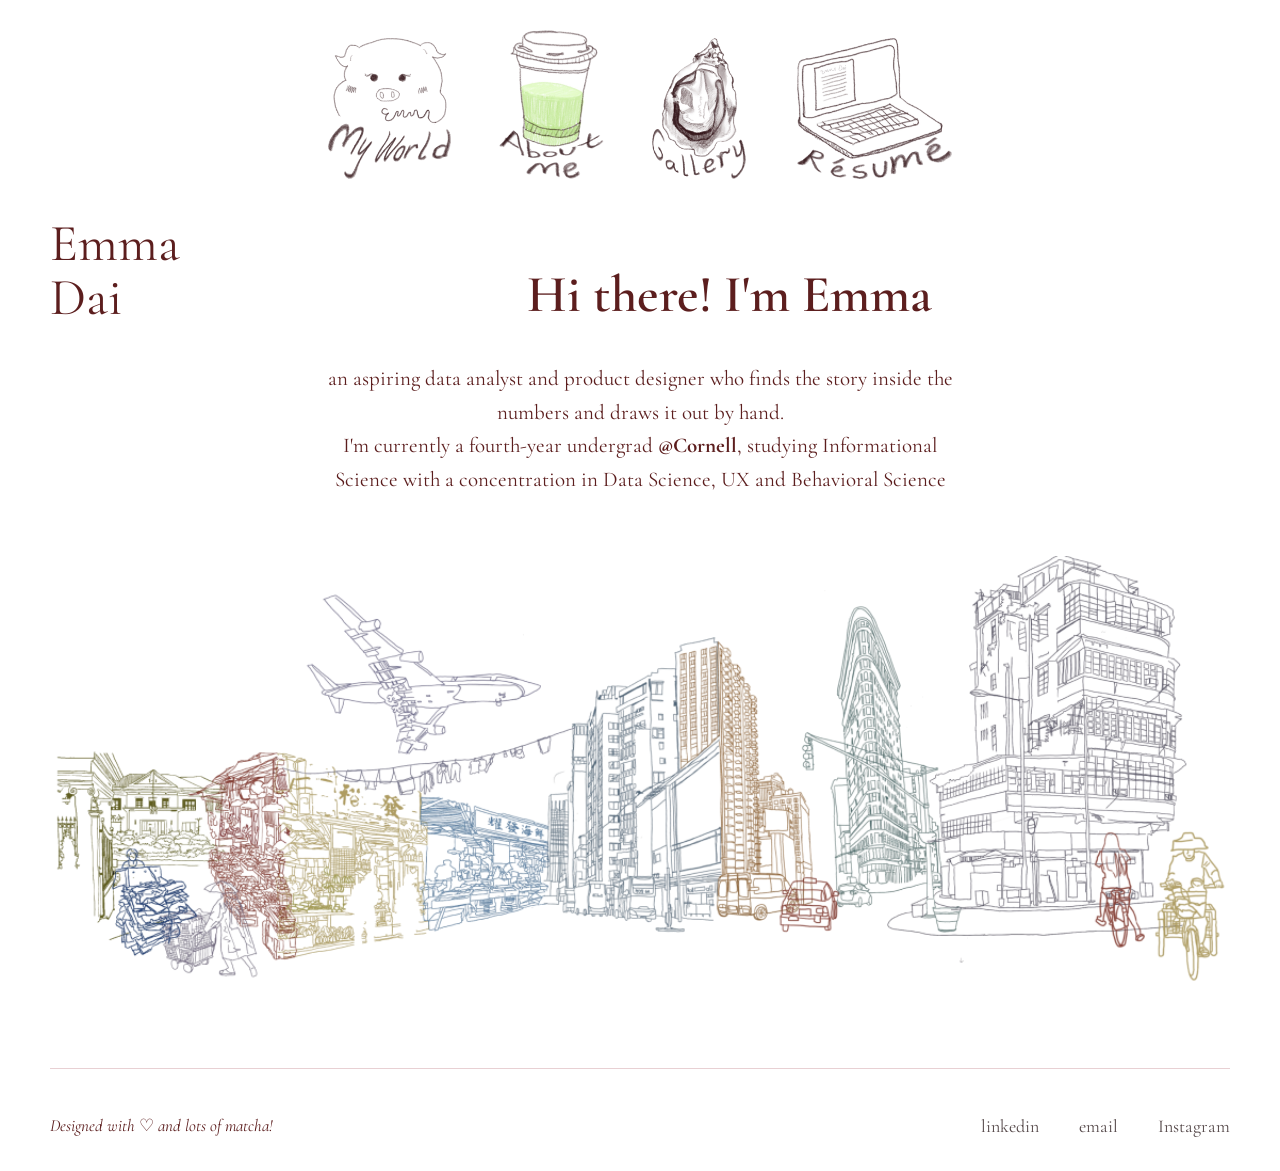
==== commit ff9663b4: "Switch site background to white and match mockup spacing exactly Page background changes from the pi" ====
--- a/about.html
+++ b/about.html
@@ -8,7 +8,7 @@
 <link rel="preconnect" href="https://fonts.googleapis.com">
 <link rel="preconnect" href="https://fonts.gstatic.com" crossorigin>
 <link href="https://fonts.googleapis.com/css2?family=Cormorant+Garamond:ital,wght@0,300;0,400;0,500;1,300;1,400&family=Montserrat:wght@400;500&display=swap" rel="stylesheet">
-<link rel="stylesheet" href="css/style.css?v=28">
+<link rel="stylesheet" href="css/style.css?v=29">
 </head>
 <body>
 
@@ -31,15 +31,15 @@
 
 <main>
   <section class="page active inner-page hero-page">
-    <div class="hero-name">
-      <h1>Emma<br>Dai</h1>
+    <div class="hero-top-row">
+      <div class="hero-name">
+        <h1>Emma<br>Dai</h1>
+      </div>
+      <h2 class="hero-headline-title">Hi there! I'm Emma</h2>
     </div>
 
-    <div class="hero-headline">
-      <h2>Hi there! I'm Emma</h2>
-      <p class="hero-bio">an aspiring data analyst and product designer who finds the story inside the numbers and draws it out by hand.<br>
-      I'm currently a fourth-year undergrad <strong>@Cornell</strong>, studying Informational Science with a concentration in Data Science, UX and Behavioral Science</p>
-    </div>
+    <p class="hero-bio">an aspiring data analyst and product designer who finds the story inside the numbers and draws it out by hand.<br>
+    I'm currently a fourth-year undergrad <strong>@Cornell</strong>, studying Informational Science with a concentration in Data Science, UX and Behavioral Science</p>
 
     <div class="skyline-visual">
       <img src="images/hk-nyc-skyline.png" alt="Hand-drawn skyline blending Hong Kong and New York City">
--- a/css/style.css
+++ b/css/style.css
@@ -20,8 +20,7 @@
 
 body {
   margin: 0;
-  background: var(--pig-skin) url("../images/bg-texture.jpg") repeat;
-  background-size: 800px auto;
+  background: #fff;
   color: var(--ink);
   font-family: 'Cormorant Garamond', Georgia, serif;
 }
@@ -126,22 +125,6 @@
   animation: introFade 250ms ease 150ms forwards;
 }
 
-/* textured layer that fades in during the flash so the reveal matches the page */
-.intro-animation::after {
-  content: "";
-  position: absolute;
-  inset: 0;
-  z-index: 0;
-  opacity: 0;
-  pointer-events: none;
-  background: var(--pig-skin) url("../images/bg-texture.jpg") repeat;
-  background-size: 800px auto;
-}
-
-body.intro-complete .intro-animation::after {
-  animation: texIn 200ms ease forwards;
-}
-
 body.intro-complete .site-header,
 body.intro-complete main,
 body.intro-complete footer {
@@ -204,21 +187,17 @@
   to   { clip-path: inset(0 0 0 0); }
 }
 
-@keyframes texIn {
-  to { opacity: 1; }
-}
-
 @keyframes pigFloat {
   to { transform: translateY(-10px) rotate(1deg); }
 }
 
-/* the pig scales up and dissolves at the same time, so by the time it's
-   large enough to show pixel texture, it has already faded into the flat
-   pig-skin backdrop behind it (see .intro-animation::after) */
-@keyframes faviconZoom {
-  0%   { transform: scale(1); opacity: 1; }
-  55%  { opacity: 1; }
-  100% { transform: scale(30); opacity: 0; }
+@keyframes pigFlashOut {
+  to { opacity: 0; }
+}
+
+@keyframes siteFlashIn {
+  from { opacity: 0; }
+  to { opacity: 1; }
 }
 
 @keyframes introFade {
@@ -369,7 +348,8 @@
 }
 
 .welcome-visual {
-  margin-top: clamp(28px, 5vw, 56px);
+  margin-top: clamp(12px, 2.2vw, 28px);
+  margin-left: clamp(24px, 9vw, 115px);
 }
 
 .welcome-visual img {
@@ -378,21 +358,31 @@
   height: auto;
 }
 
-.hero-headline {
+/* About page: name sits beside the headline, not above it */
+.hero-top-row {
+  display: flex;
+  align-items: flex-end;
+  flex-wrap: wrap;
+  gap: clamp(16px, 4vw, 48px);
+}
+
+.hero-top-row .hero-name {
+  flex: 0 0 auto;
+}
+
+.hero-headline-title {
+  flex: 1 1 320px;
+  margin: 0;
   text-align: center;
-  margin-top: clamp(18px, 4vw, 36px);
-}
-
-.hero-headline h2 {
-  margin: 0 0 22px;
   font-size: clamp(34px, 4.6vw, 52px);
   font-weight: 600;
   color: var(--maroon);
 }
 
 .hero-bio {
-  margin: 0 auto;
+  margin: clamp(18px, 4vw, 36px) auto 0;
   max-width: 640px;
+  text-align: center;
   font-size: clamp(18px, 2vw, 21px);
   line-height: 1.6;
   color: var(--maroon);
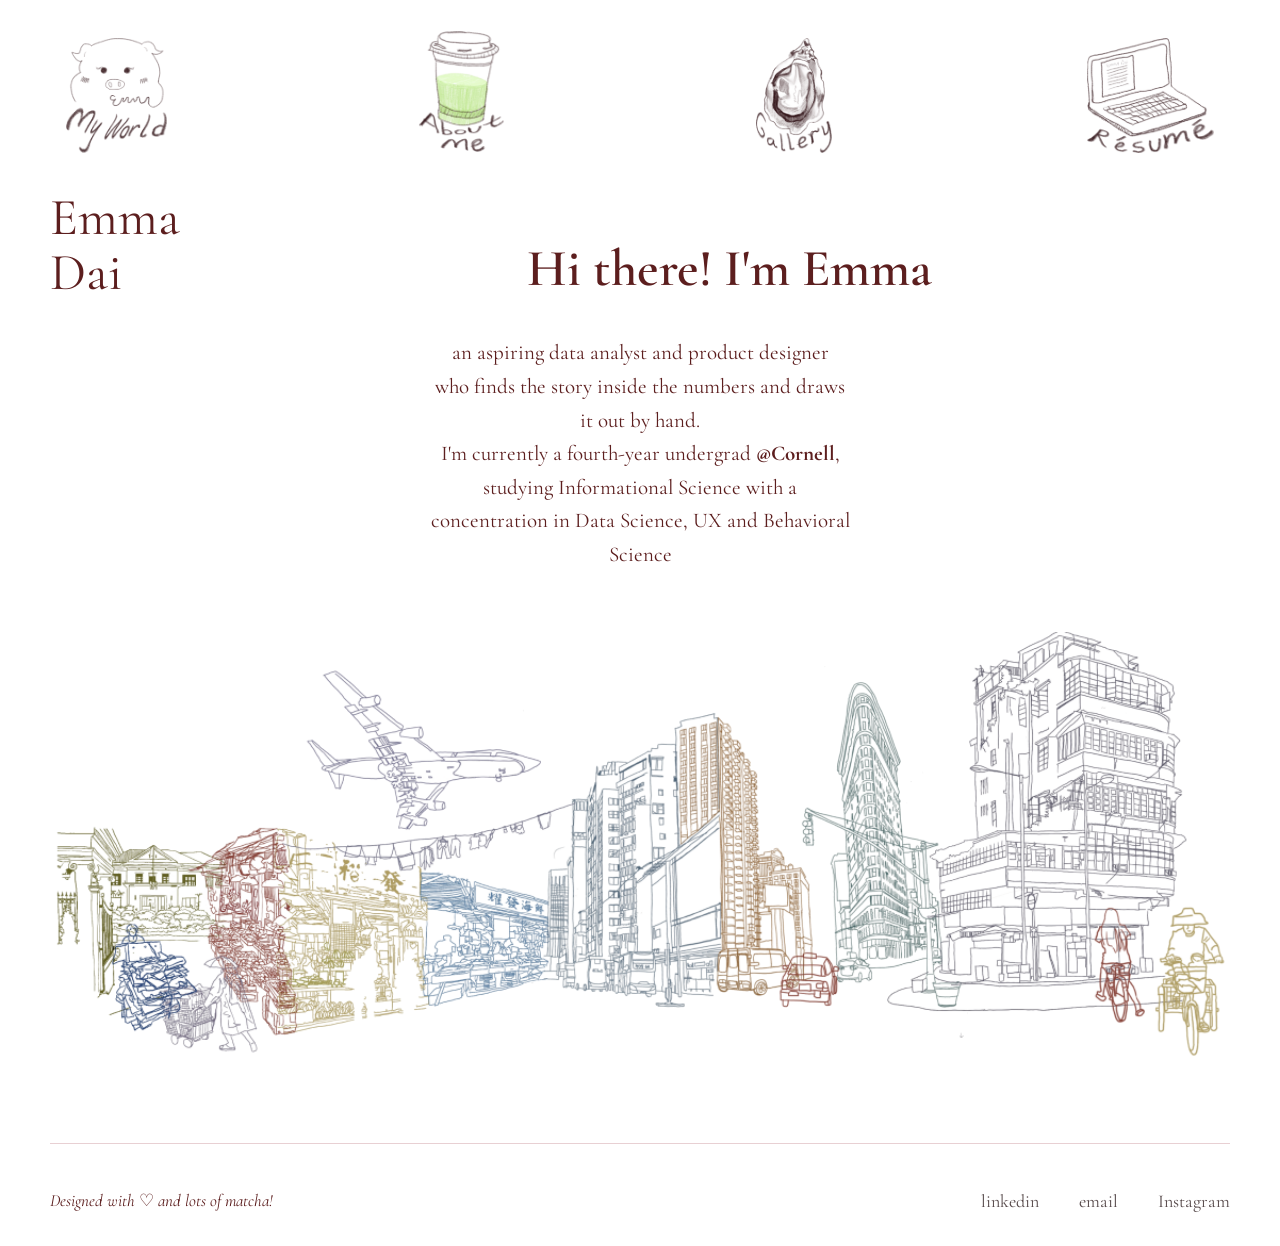
==== commit 2b907eee: "Pixel-match the layout precisely against the Figma mockups Measured exact pixel positions/widths fro" ====
--- a/about.html
+++ b/about.html
@@ -8,7 +8,7 @@
 <link rel="preconnect" href="https://fonts.googleapis.com">
 <link rel="preconnect" href="https://fonts.gstatic.com" crossorigin>
 <link href="https://fonts.googleapis.com/css2?family=Cormorant+Garamond:ital,wght@0,300;0,400;0,500;1,300;1,400&family=Montserrat:wght@400;500&display=swap" rel="stylesheet">
-<link rel="stylesheet" href="css/style.css?v=29">
+<link rel="stylesheet" href="css/style.css?v=32">
 </head>
 <body>
 
@@ -38,8 +38,13 @@
       <h2 class="hero-headline-title">Hi there! I'm Emma</h2>
     </div>
 
-    <p class="hero-bio">an aspiring data analyst and product designer who finds the story inside the numbers and draws it out by hand.<br>
-    I'm currently a fourth-year undergrad <strong>@Cornell</strong>, studying Informational Science with a concentration in Data Science, UX and Behavioral Science</p>
+    <p class="hero-bio">an aspiring data analyst and product designer<br>
+    who finds the story inside the numbers and draws<br>
+    it out by hand.<br>
+    I'm currently a fourth-year undergrad <strong>@Cornell</strong>,<br>
+    studying Informational Science with a<br>
+    concentration in Data Science, UX and Behavioral<br>
+    Science</p>
 
     <div class="skyline-visual">
       <img src="images/hk-nyc-skyline.png" alt="Hand-drawn skyline blending Hong Kong and New York City">
--- a/css/style.css
+++ b/css/style.css
@@ -219,9 +219,11 @@
 .icon-nav {
   display: flex;
   align-items: flex-end;
-  justify-content: center;
-  gap: clamp(18px, 4vw, 56px);
+  justify-content: space-between;
+  gap: 16px;
   flex-wrap: wrap;
+  width: min(1180px, calc(100% - 64px));
+  margin: 0 auto;
 }
 
 .nav-icon {
@@ -232,7 +234,7 @@
   display: flex;
   align-items: flex-end;
   justify-content: center;
-  height: clamp(104px, 11vw, 142px);
+  height: clamp(84px, 9vw, 118px);
   text-decoration: none;
   color: inherit;
   transition: transform 220ms cubic-bezier(0.34, 1.56, 0.64, 1), filter 220ms ease;
@@ -348,7 +350,7 @@
 }
 
 .welcome-visual {
-  margin-top: clamp(12px, 2.2vw, 28px);
+  margin-top: 4px;
   margin-left: clamp(24px, 9vw, 115px);
 }
 
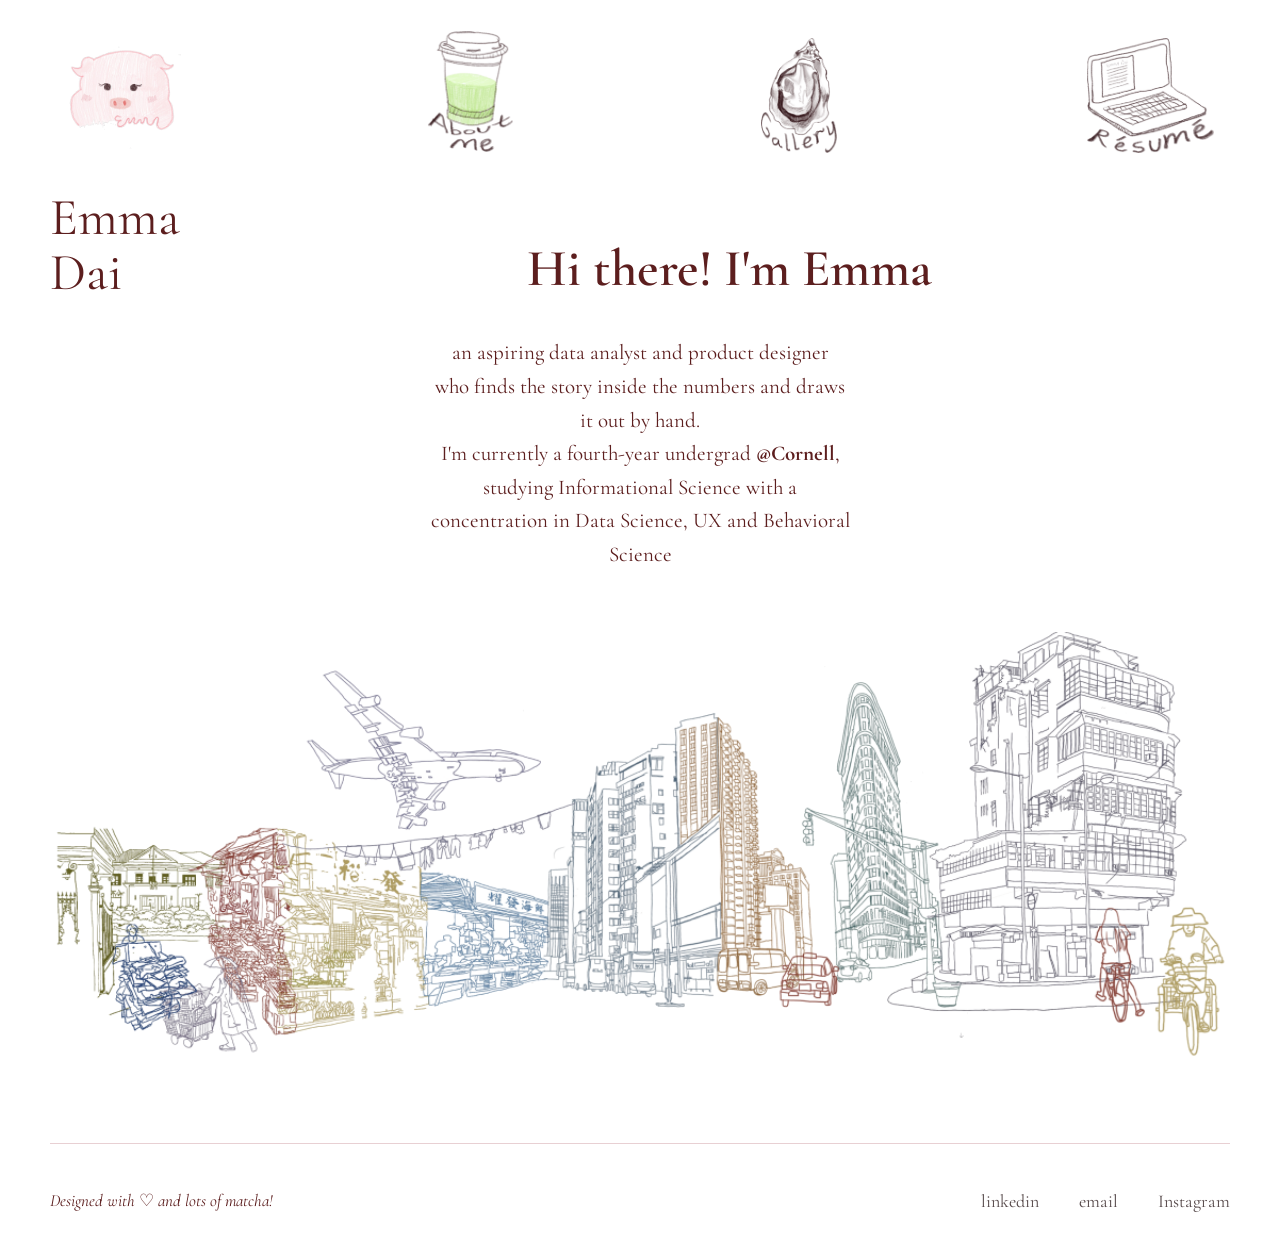
==== commit 4202f37f: "Use the new pig favicon for the top-left nav icon Swap icons/home.png (outline pig + "My World" text" ====
--- a/about.html
+++ b/about.html
@@ -15,7 +15,7 @@
 <header class="site-header">
   <nav class="icon-nav" aria-label="Site navigation">
     <a class="nav-icon" href="index.html" aria-label="My World">
-      <img src="icons/home.png" alt="My World">
+      <img src="images/pig-favicon.png?v=2" alt="My World">
     </a>
     <a class="nav-icon active" href="about.html" aria-label="About me">
       <img src="icons/about.png" alt="About me">
